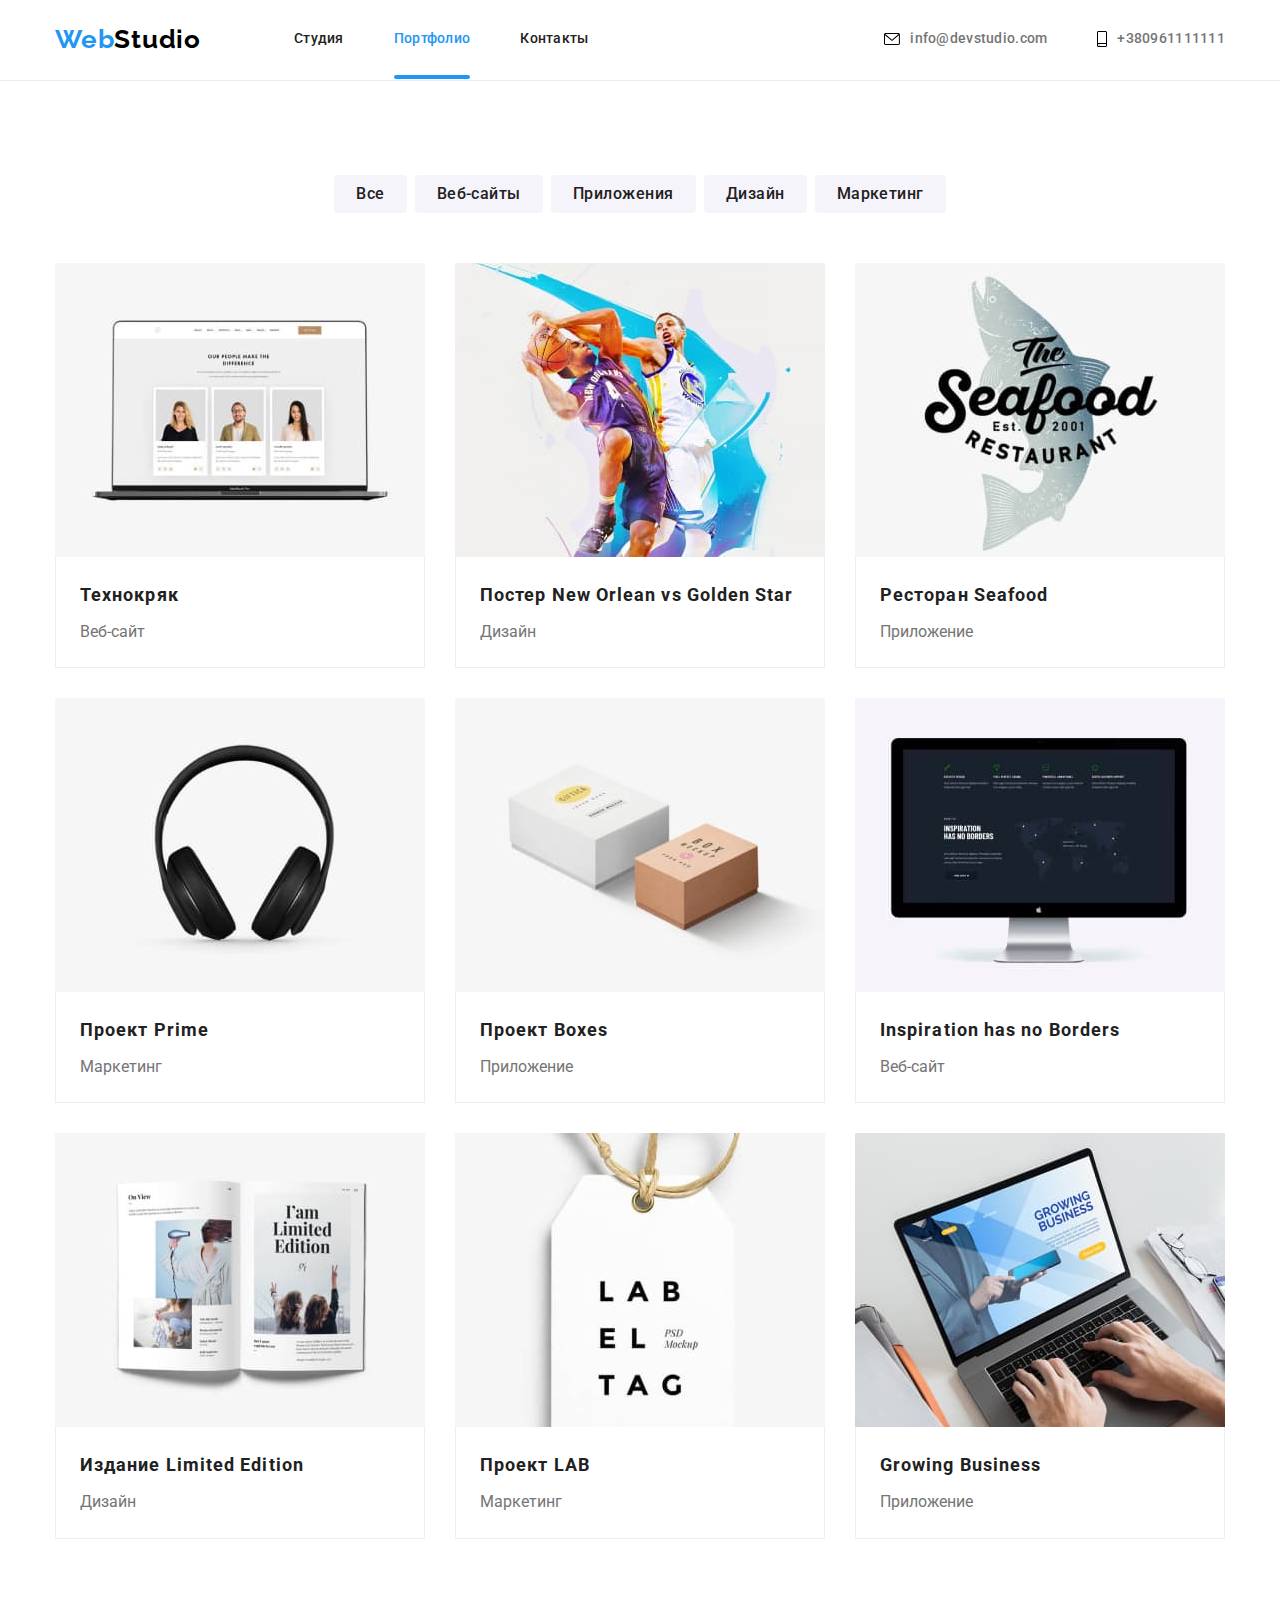
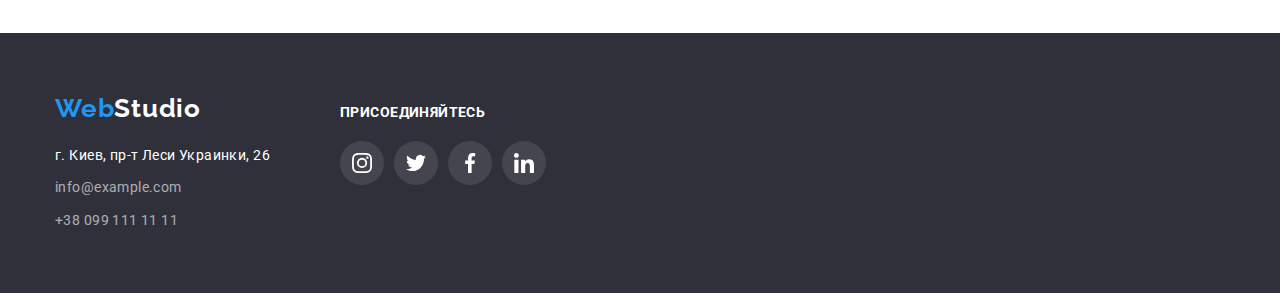
==== portfolio.html @ d70297e1 "form markup" ====
<!DOCTYPE html>
<html lang="ru">

<head>
    <meta charset="UTF-8">
    <meta http-equiv="X-UA-Compatible" content="IE=edge">
    <meta name="viewport" content="width=device-width, initial-scale=1.0">
    <link rel="stylesheet"
        href="https://cdnjs.cloudflare.com/ajax/libs/modern-normalize/0.2.0/modern-normalize.min.css">
    <link rel="preconnect" href="https://fonts.gstatic.com">
    <link
        href="https://fonts.googleapis.com/css2?family=Raleway:wght@700&family=Roboto:wght@400;500;700;900&display=swap"
        rel="stylesheet">
    <link rel="stylesheet" href="css/styles.css">
    <title>Портфолио-WebStudio</title>
</head>

<body>
    <header class="header">
        <div class="container">
            <div class="row space">
                <nav class="nav-row row space">
                    <a href="index.html" class="header-logo logo"><span>Web</span>Studio</a>
                    <ul class="row">
                        <li>
                            <a href="index.html" class="page-link">Студия</a>
                        </li>
                        <li>
                            <a href="portfolio.html" class="page-link  active-page">Портфолио</a>
                        </li>
                        <li>
                            <a href="#" class="page-link">Контакты</a>
                        </li>
                    </ul>
                </nav>
                <ul class="link-row row">
                    <li class="link-item">
                        <a href="mailto:info@devstudio.com" target="_blank" rel="noopener noreferrer" class="link">
                            <svg class="link-svg" width="16" height="12">
                                <use href="./images/icons.svg#envelope"></use>
                            </svg>
                            info@devstudio.com</a>
                    </li>
                    <li class="link-item">
                        <a href="tel:+380961111111" target="_blank" rel="noopener noreferrer" class="link">
                            <svg class="link-svg" width="10" height="16">
                                <use href="./images/icons.svg#smartphone"></use>
                            </svg>
                            +380961111111</a>
                    </li>
                </ul>
            </div>
        </div>
    </header>
    <section class="section">
        <div class="container">
            <ul class="button-row">
                <li class="list-item">
                    <button type="button" class="portfolio-button">Все</button>
                </li>
                <li class="list-item">
                    <button type="button" class="portfolio-button">Веб-сайты</button>
                </li>
                <li class="list-item">
                    <button type="button" class="portfolio-button">Приложения</button>
                </li>
                <li class="list-item">
                    <button type="button" class="portfolio-button">Дизайн</button>
                </li>
                <li class="list-item">
                    <button type="button" class="portfolio-button">Маркетинг</button>
                </li>
            </ul>
            <ul class="row portfolio-row">
                <li class="portfolio-card">
                    <a href="#" class="portfolio-card-link">
                        <div class="portfolio-card-wrapper">
                            <img src="./images/portfolio/web.jpg" alt="website" width="370" height="294">
                            <div class="portfolio-card-overlay">
                                Технокряк это современная площадка распространения коронавируса. Компании используют эту платформу для цифрового
                                шпионажа и атак на защищённые сервера конкурентов.
                            </div>
                        </div>
                            <div class="portfolio-info">
                                <h3 class="project-name">Технокряк</h3>
                                <p class="project-type">Веб-сайт</p>
                            </div>
                    </a>
                </li>
                <li class="portfolio-card">
                    <a href="#" class="portfolio-card-link">
                        <div class="portfolio-card-wrapper">
                            <img src="./images/portfolio/poster.jpg" alt="poster with basketball players" width="370"
                            height="294">
                            <div class="portfolio-card-overlay">
                                Технокряк это современная площадка распространения коронавируса. Компании используют эту платформу для цифрового
                                шпионажа и атак на защищённые сервера конкурентов.
                            </div>
                        </div> 
                            <div class="portfolio-info">
                                <h3 class="project-name">Постер New Orlean vs Golden Star</h3>
                                <p class="project-type">Дизайн</p>
                            </div>
                    </a>
                </li>
                <li class="portfolio-card">
                    <a href="#" class="portfolio-card-link">
                        <div class="portfolio-card-wrapper">
                            <img src="./images/portfolio/restaurant.jpg" alt="restaurant-logo" width="370" height="294">
                            <div class="portfolio-card-overlay">
                                Технокряк это современная площадка распространения коронавируса. Компании используют эту платформу для цифрового
                                шпионажа и атак на защищённые сервера конкурентов.
                            </div>
                        </div>
                            <div class="portfolio-info">
                                <h3 class="project-name">Ресторан Seafood</h3>
                                <p class="project-type">Приложение</p>
                            </div>                    
                        
                    </a>
                </li>
                <li class="portfolio-card">
                    <a href="#" class="portfolio-card-link">
                        <div class="portfolio-card-wrapper">
                            <img src="./images/portfolio/prime.jpg" alt="headphones" width="370" height="294">
                            <div class="portfolio-card-overlay">
                                Технокряк это современная площадка распространения коронавируса. Компании используют эту платформу для цифрового
                                шпионажа и атак на защищённые сервера конкурентов.
                            </div>
                        </div>
                            <div class="portfolio-info">
                                <h3 class="project-name">Проект Prime</h3>
                                <p class="project-type">Маркетинг</p>
                            </div>
                        
                    </a>
                </li>
                <li class="portfolio-card">
                    <a href="#" class="portfolio-card-link">
                        <div class="portfolio-card-wrapper">
                            <img src="./images/portfolio/boxes.jpg" alt="boxes" width="370" height="294">
                            <div class="portfolio-card-overlay">
                                Технокряк это современная площадка распространения коронавируса. Компании используют эту платформу для цифрового
                                шпионажа и атак на защищённые сервера конкурентов.
                            </div>
                        </div>
                            <div class="portfolio-info">
                                <h3 class="project-name">Проект Boxes</h3>
                                <p class="project-type">Приложение</p>
                            </div>
                        
                    </a>
                </li>
                <li class="portfolio-card">
                    <a href="#" class="portfolio-card-link">
                        <div class="portfolio-card-wrapper">
                            <img src="./images/portfolio/inspiration.jpg" alt="monitor" width="370" height="294">
                            <div class="portfolio-card-overlay">
                                Технокряк это современная площадка распространения коронавируса. Компании используют эту платформу для цифрового
                                шпионажа и атак на защищённые сервера конкурентов.
                            </div>
                        </div>
                            <div class="portfolio-info">
                                <h3 class="project-name">Inspiration has no Borders</h3>
                                <p class="project-type">Веб-сайт</p>
                            </div>
                        
                    </a>
                </li>
                <li class="portfolio-card">
                    <a href="#" class="portfolio-card-link">
                        <div class="portfolio-card-wrapper">
                            <img src="./images/portfolio/edition.jpg" alt="book" width="370" height="294">
                            <div class="portfolio-card-overlay">
                                Технокряк это современная площадка распространения коронавируса. Компании используют эту платформу для цифрового
                                шпионажа и атак на защищённые сервера конкурентов.
                            </div>
                        </div>
                            <div class="portfolio-info">
                                <h3 class="project-name">Издание Limited Edition</h3>
                                <p class="project-type">Дизайн</p>
                            
                        </div>
                    </a>
                </li>
                <li class="portfolio-card">
                    <a href="#" class="portfolio-card-link">
                        <div class="portfolio-card-wrapper">
                            <img src="./images/portfolio/lab.jpg" alt="tag" width="370" height="294">
                            <div class="portfolio-card-overlay">
                                Технокряк это современная площадка распространения коронавируса. Компании используют эту платформу для цифрового
                                шпионажа и атак на защищённые сервера конкурентов.
                            </div>
                        </div>
                            <div class="portfolio-info">
                                <h3 class="project-name">Проект LAB</h3>
                                <p class="project-type">Маркетинг</p>
                            
                        </div>
                    </a>
                </li>
                <li class="portfolio-card">
                    <a href="#" class="portfolio-card-link">
                        <div class="portfolio-card-wrapper">
                            <img src="./images/portfolio/business.jpg" alt="business-site" width="370" height="294">
                            <div class="portfolio-card-overlay">
                                Технокряк это современная площадка распространения коронавируса. Компании используют эту платформу для цифрового
                                шпионажа и атак на защищённые сервера конкурентов.
                            </div>
                        </div> 
                            <div class="portfolio-info">
                                <h3 class="project-name">Growing Business</h3>
                                <p class="project-type">Приложение</p>
                            </div>
                        
                    </a>
                </li>
            </ul>
        </div>
    </section>
    <footer class="footer">
        <div class="container">
            <div class="row footer-row">
                <div class="left-column">
                    <a href="index.html" class="logo footer-logo"><span>Web</span>Studio</a>
                    <address class="address">
                        <ul class="address-row">
                            <li class="address-item">
                                <a href="https://goo.gl/maps/iHY8PVEZyVwbVwEV8" target="_blank" rel="noopener noreferrer"
                                    class="link-hover footer-link address">г. Киев, пр-т Леси
                                    Украинки, 26</a>
                            </li>
                            <li class="address-item">
                                <a href="mailto:info@example.com" target="_blank" rel="noopener noreferrer"
                                    class="footer-link">info@example.com</a>
                            </li>
                            <li class="address-item">
                                <a href="tel:+380991111111" target="_blank" rel="noopener noreferrer"
                                    class="footer-link">+38
                                    099
                                    111 11 11</a>
                            </li>
                        </ul>
                    </address>
                </div>
                <div class="second-column">
                    <h3 class="social-header point-header">присоединяйтесь</h3>
                    <ul class="footer-social-icons">
                        <li class="footer-social-item">
                            <a href="#" class="footer-social-icon-link" target="_blank" rel="noopener noreferrer">
                                <svg class="footer-social-icon" width="20" height="20">
                                    <use href="./images/icons.svg#instagram"></use>
                                </svg>
                            </a>
                        </li>
                        <li class="footer-social-item">
                            <a href="#" class="footer-social-icon-link">
                                <svg class="footer-social-icon" width="20" height="20">
                                    <use href="./images/icons.svg#twitter"></use>
                                </svg>
                            </a>
                        </li>
                        <li class="footer-social-item">
                            <a href="#" class="footer-social-icon-link" target="_blank" rel="noopener noreferrer">
                                <svg class="footer-social-icon" width="20" height="20">
                                    <use href="./images/icons.svg#facebook"></use>
                                </svg>
                            </a>
                        </li>
                        <li class="footer-social-item">
                            <a href="#" class="footer-social-icon-link" target="_blank" rel="noopener noreferrer">
                                <svg class="footer-social-icon" width="20" height="20">
                                    <use href="./images/icons.svg#linkedin"></use>
                                </svg>
                            </a>
                        </li>
                    </ul>
                </div>
            </div>
    
        </div>
    </footer>
</body>

</html>
---- css/styles.css ----
:root {
  --main-font: "Roboto", sans-serif;
  --secondary-font: "Raleway", sans-serif;
  --brand-color: #2196f3;
  --main-text-color: #212121;
  --sub-text-color: #757575;
  --white-color: #fff;
  --black-color: #000;
  --dark-backgraund: #2f303a;
  --light-background: #f5f4fa;
  --border-color: #ececec;
  --secondary-border-color: #eeeeee;
  --under-bg-color: #c4c4c4;
  --icons-color: #afb1b8;
}

body {
  font-family: var(--main-font);
  font-size: 14px;
  line-height: 1.14;
  color: var(--main-text-color);
  margin: 0;
  font-style: normal;
}
img {
  display: block;
}
div {
  box-sizing: border-box;
}
.container {
  width: 1200px;
  padding: 0 15px;
  margin: 0 auto;
}
button {
  cursor: pointer;
}
a {
  text-decoration: none;
  font-style: inherit;
}
ul {
  list-style: none;
  margin: 0;
  padding: 0;
}
h1,
h2,
h3,
h4,
h5,
h6,
p {
  padding: 0;
  margin: 0;
}
.page-link,
.link {
  font-weight: 500;
  line-height: 1.14;
  letter-spacing: 0.02em;
  transition-duration: 250ms;
  transition-timing-function: cubic-bezier(0.4, 0, 0.2, 1);
}
.link {
  color: var(--sub-text-color);
}
.page-link {
  color: var(--main-text-color);
}
.link:focus,
.link:hover,
.page-link:hover,
.page-link:focus,
.footer-link:hover,
.footer-link:focus {
  color: var(--brand-color);
  opacity: 1;
}
.logo span {
  color: var(--brand-color);
}
.logo {
  font-family: var(--secondary-font);
  font-size: 26px;
  line-height: 1.19;
  font-weight: bold;
  letter-spacing: 0.03em;
}
.header {
  border-bottom: 1px solid var(--border-color);
  padding: 24px 0 25px 0;
}
.header-logo {
  color: var(--black-color);
  margin-right: 93px;
}
.active-page {
  color: var(--brand-color);
  position: relative;
}
.active-page::after {
  content: "";
  background: var(--brand-color);
  border-radius: 2px;
  width: 100%;
  height: 4px;
  position: absolute;
  display: block;
  top: 45px;
  left: 0;
}
.link-item svg {
  margin-right: 10px;
}

.link {
  display: flex;
  align-items: center;
}
.mail-svg,
.phone-svg {
  fill: var(--sub-text-color);
  transition-duration: 250ms;
  transition-timing-function: cubic-bezier(0.4, 0, 0.2, 1);
}
.link:hover .link-svg,
.link:focus .link-svg {
  fill: var(--brand-color);
}

.svg-wrapper {
  display: flex;
  align-items: center;
  justify-content: center;
  height: 120px;
  margin-bottom: 30px;
  background: var(--light-background);
  border-radius: 4px;
}
.hero {
  padding: 200px 0;
  text-align: center;
  background-color: var(--under-bg-color);
  background-image: linear-gradient(
      rgba(47, 48, 58, 0.4),
      rgba(47, 48, 58, 0.4)
    ),
    url("../images/hero-bg.jpg");
  background-repeat: no-repeat;
  background-position: center;
  background-size: contain;
}
.hero-title {
  font-size: 44px;
  line-height: 1.4;
  text-transform: uppercase;
  color: var(--white-color);
  text-align: center;
  letter-spacing: 0.06em;
  margin-top: 0;
  margin-left: auto;
  margin-right: auto;
  margin-bottom: 30px;
  max-width: 696px;
}
.hero-button {
  color: var(--white-color);
  font-size: 16px;
  font-family: var(--main-font);
  font-weight: 700;
  letter-spacing: 0.06em;
  border: none;
  padding: 10px 30px;
  line-height: 1.9;
  background: var(--brand-color);
  box-shadow: 0 4px 4px rgba(0, 0, 0, 0.15);
  border-radius: 4px;
}
.visually-hidden {
  position: absolute;
  clip: rect(0 0 0 0);
  width: 1px;
  height: 1px;
  margin: -1px;
}
.point-item {
  flex: 0 0 270px;
}
.point-item:not(:last-child) {
  margin-right: 30px;
}
.point-header {
  font-size: 14px;
  line-height: 1.14;
  letter-spacing: 0.03em;
  text-transform: uppercase;
  margin-bottom: 10px;
}
.text {
  color: var(--sub-text-color);
  line-height: 1.7;
}
.point-value {
  letter-spacing: 0.03rem;
}
.second-title,
.team-title,
.regular-customers-title {
  font-size: 36px;
  line-height: 1.7;
  text-align: center;
  letter-spacing: 0.03em;
  margin-bottom: 50px;
}
.advantages {
  padding-top: 94px;
}
.doing-wrapper {
  position: relative;
}
.doing-text {
  font-weight: bold;
  font-size: 14px;
  line-height: 1.14;
  text-align: center;
  letter-spacing: 0.03em;
  text-transform: uppercase;
  color: var(--white-color);
  position: absolute;
  bottom: 0;
  left: 0;
  width: 100%;
  background: rgba(47, 48, 58, 0.8);
  display: flex;
  align-items: center;
  justify-content: center;
  height: 70px;
}
.section {
  padding: 94px 0;
}
.our-team {
  background-color: var(--light-background);
}
.social-icons {
  display: flex;
  align-items: center;
  justify-content: space-between;
  margin-top: 16px;
}
.social-icon-link,
.footer-social-icon-link {
  width: 44px;
  height: 44px;
  border-radius: 50%;
  display: flex;
  align-items: center;
  justify-content: center;
  transition-duration: 250ms;
  transition-timing-function: cubic-bezier(0.4, 0, 0.2, 1);
}
.social-icon-link:hover,
.social-icon-link:focus {
  background-color: var(--brand-color);
}
.social-icon-link:hover .social-icon,
.social-icon-link:focus .social-icon {
  fill: var(--white-color);
}
.social-icon,
.brand-icon {
  fill: var(--icons-color);
  transition-duration: 250ms;
  transition-timing-function: cubic-bezier(0.4, 0, 0.2, 1);
}
.row {
  display: flex;
  flex-wrap: wrap;
}
.nav-row li:not(:last-child),
.link-row li:not(:last-child) {
  margin-right: 50px;
}
.space {
  align-items: center;
  justify-content: space-between;
}
.image-item {
  flex: 0 0 370px;
}
.image-item:not(:last-child) {
  margin-right: 30px;
}
.team-section {
  background-color: var(--light-background);
}
.card-row {
  margin-left: -30px;
  margin-top: -30px;
}
.card {
  text-align: center;
  background-color: var(--white-color);
  box-shadow: 0 1px 3px rgba(0, 0, 0, 0.12), 0 1px 1px rgba(0, 0, 0, 0.14),
    0 2px 1px rgba(0, 0, 0, 0.2);
  border-radius: 0 0 4px 4px;
  margin-left: 30px;
  margin-top: 30px;
  flex-basis: calc((100% - 120px) / 4);
}
.card-info {
  padding: 30px 32px;
}
.name {
  font-size: 16px;
  line-height: 1.2;
  font-weight: 500;
  text-transform: capitalize;
  margin-bottom: 10px;
}
.position {
  color: var(--sub-text-color);
  font-size: 16px;
  line-height: 1.2;
  margin: 0;
}
.customer-link-row {
  display: flex;
  margin-top: -30px;
  margin-left: -30px;
}
.customer-item {
  margin-left: 30px;
  margin-top: 30px;
  flex-basis: calc((100% - 180px) / 6);
}
.customer-link {
  border: 1px solid var(--icons-color);
  box-sizing: border-box;
  border-radius: 4px;
  display: flex;
  align-items: center;
  justify-content: center;
  height: 92px;
  transition-duration: 250ms;
  transition-timing-function: cubic-bezier(0.4, 0, 0.2, 1);
}
.customer-link:hover,
.customer-link:focus {
  border-color: var(--brand-color);
}
.customer-link:hover .brand-icon,
.customer-link:focus .brand-icon {
  fill: var(--brand-color);
}
.footer {
  padding: 60px 0;
  background-color: var(--dark-backgraund);
}

.left-column {
  margin-right: 70px;
}
.footer-row {
  align-items: baseline;
}
.footer-social-icon-link {
  background: rgba(255, 255, 255, 0.1);
  transition-duration: 250ms;
  transition-timing-function: cubic-bezier(0.4, 0, 0.2, 1);
}
.footer-social-icon {
  fill: var(--white-color);
}
.footer-social-item:not(:last-child) {
  margin-right: 10px;
}
.footer-social-icon-link:hover,
.footer-social-icon-link:focus {
  background: var(--brand-color);
}
.footer-social-icons {
  display: flex;
  align-items: center;
}
.social-header {
  color: var(--white-color);
  margin-bottom: 20px;
}
.footer-logo {
  color: var(--white-color);
}
.footer-link {
  font-style: normal;
  opacity: 0.6;
  color: var(--white-color);
  font-size: 14px;
  line-height: 1.7;
  letter-spacing: 0.03em;
}
.address {
  color: var(--white-color);
  opacity: 1;
}
.address-item:not(:last-child) {
  margin-bottom: 9px;
}
/* ====== portfolio-page ====== */

.button-row {
  display: flex;
  align-items: center;
  justify-content: center;
  margin-bottom: 50px;
}
.list-item:not(:last-child) {
  margin-right: 8px;
}
.portfolio-button {
  font-weight: 500;
  font-size: 16px;
  line-height: 1.6;
  color: var(--main-text-color);
  padding: 6px 22px;
  background-color: var(--light-background);
  border-radius: 4px;
  letter-spacing: 0.03em;
  border: none;
  transition-duration: 250ms;
  transition-timing-function: cubic-bezier(0.4, 0, 0.2, 1);
}
.portfolio-button:hover,
.portfolio-button:focus {
  background-color: var(--brand-color);
  color: var(--white-color);
  box-shadow: 0 3px 1px rgba(0, 0, 0, 0.1), 0 1px 2px rgba(0, 0, 0, 0.08),
    0px 2px 2px rgba(0, 0, 0, 0.12);
}
.portfolio-row {
  margin-top: -30px;
  margin-left: -30px;
}
.portfolio-card {
  flex-basis: calc((100% - 90px) / 3);
  margin-top: 30px;
  margin-left: 30px;
}
.portfolio-card-wrapper {
  position: relative;
  overflow: hidden;
}
.portfolio-card-overlay {
  position: absolute;
  font-size: 18px;
  line-height: 28px;
  letter-spacing: 0.03em;
  color: var(--white-color);
  padding: 63px 24px;
  background: rgba(33, 150, 243, 0.9);
  transform: translateY(100%);
  transition: transform 250ms linear;
  width: 100%;
  height: 100%;
  overflow-y: auto;
}
.portfolio-info {
  padding: 20px 24px;
  border-bottom: 1px solid var(--secondary-border-color);
  border-left: 1px solid var(--secondary-border-color);
  border-right: 1px solid var(--secondary-border-color);
}
.project-name {
  font-size: 18px;
  line-height: 2;
  letter-spacing: 0.06em;
  margin-bottom: 4px;
  color: var(--main-text-color);
}
.portfolio-card-link {
  transition-duration: 250ms;
  transition-timing-function: cubic-bezier(0.4, 0, 0.2, 1);
}
.portfolio-card-link:hover .portfolio-card-overlay,
.portfolio-card-link:focus .portfolio-card-overlay {
  transform: translateY(-100%);
}
.portfolio-card-link:hover,
.portfolio-card-link:focus {
  box-sizing: border-box;
  display: block;
  box-shadow: 0px 1px 1px rgba(0, 0, 0, 0.12), 0px 4px 4px rgba(0, 0, 0, 0.06),
    1px 4px 6px rgba(0, 0, 0, 0.16);
}
.project-type {
  font-size: 16px;
  line-height: 1.9;
  color: var(--sub-text-color);
}
.address {
  margin-top: 20px;
}

.backdrop {
  position: fixed;
  left: 0;
  top: 0;
  height: 100vh;
  width: 100vw;
  background: rgba(0, 0, 0, 0.2);
  pointer-events: auto;
  opacity: 1;
  visibility: visible;
  transition: opacity 250ms linear, visibility 500ms linear;
}
.is-hidden {
  pointer-events: none;
  opacity: 0;
  visibility: hidden;
}
.modal {
  position: absolute;
  top: 50%;
  left: 50%;
  transform: translate(-50%, -50%);
  width: 528px;
  height: 581px;
  background: #ffffff;
  box-shadow: 0px 1px 3px rgba(0, 0, 0, 0.12), 0px 1px 1px rgba(0, 0, 0, 0.14),
    0px 2px 1px rgba(0, 0, 0, 0.2);
  border-radius: 4px;
  padding: 40px;
}
.close-button {
  display: flex;
  align-items: center;
  justify-content: center;
  width: 30px;
  height: 30px;
  position: absolute;
  padding: 0;
  top: 8px;
  right: 8px;
  border-radius: 50%;
  background: #ffffff;
  border: 1px solid rgba(0, 0, 0, 0.1);
  box-sizing: border-box;
  transition-duration: 250ms;
  transition-timing-function: cubic-bezier(0.4, 0, 0.2, 1);
}
.input-wrapper label {
  display: block;
}
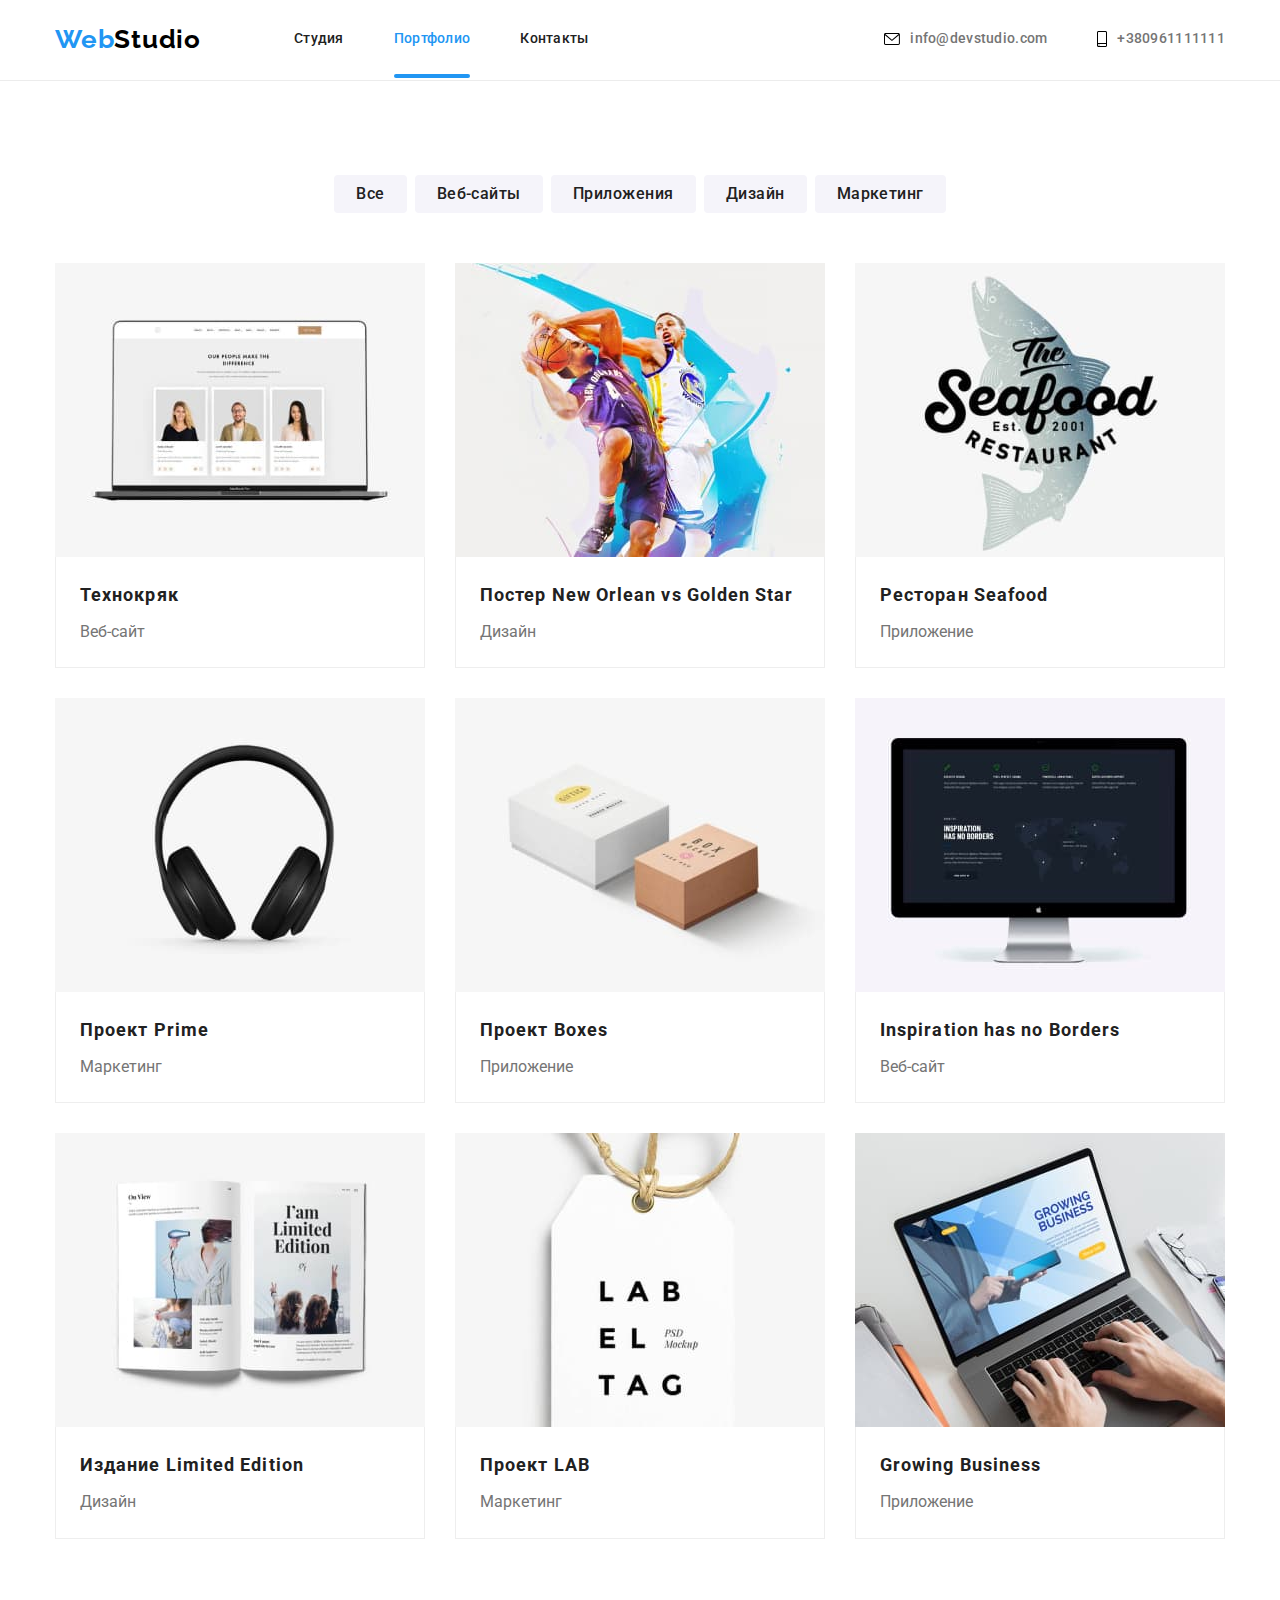
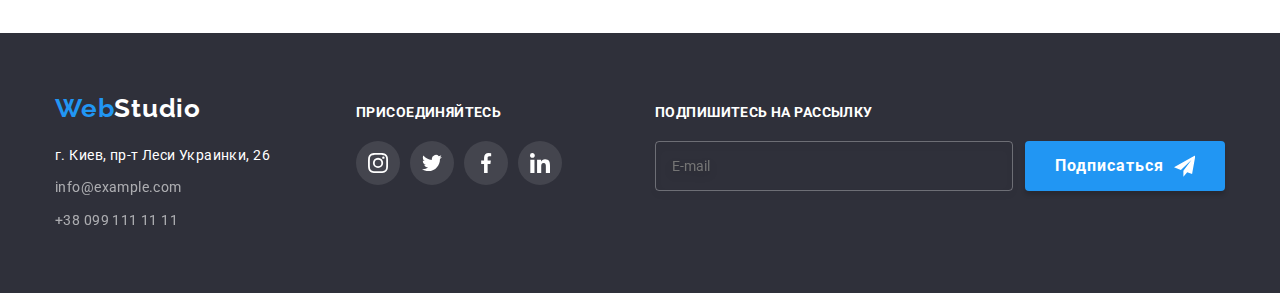
==== commit 8ab86e0a: "homework-6" ====
--- a/portfolio.html
+++ b/portfolio.html
@@ -226,8 +226,8 @@
                     <address class="address">
                         <ul class="address-row">
                             <li class="address-item">
-                                <a href="https://goo.gl/maps/iHY8PVEZyVwbVwEV8" target="_blank" rel="noopener noreferrer"
-                                    class="link-hover footer-link address">г. Киев, пр-т Леси
+                                <a href="https://goo.gl/maps/iHY8PVEZyVwbVwEV8" target="_blank"
+                                    rel="noopener noreferrer" class="link-hover footer-link address">г. Киев, пр-т Леси
                                     Украинки, 26</a>
                             </li>
                             <li class="address-item">
@@ -276,8 +276,20 @@
                         </li>
                     </ul>
                 </div>
+                <div class="third-column">
+                    <h3 class="social-header point-header">Подпишитесь на рассылку</h3>
+                    <form action="get" class="mailing">
+                        <input class="mailing-input" type="email" placeholder="E-mail" name="mailing-email" required>
+                        <button class="mailing-button" type="submit">
+                            Подписаться
+                            <svg class="send-icon" width="24" height="24">
+                                <use href="./images/icons.svg#icon-send"></use>
+                            </svg>
+                        </button>
+                    </form>
+                </div>
             </div>
-    
+
         </div>
     </footer>
 </body>
--- a/css/styles.css
+++ b/css/styles.css
@@ -2,6 +2,7 @@
   --main-font: "Roboto", sans-serif;
   --secondary-font: "Raleway", sans-serif;
   --brand-color: #2196f3;
+  --button-hover: #188ce8;
   --main-text-color: #212121;
   --sub-text-color: #757575;
   --white-color: #fff;
@@ -60,6 +61,7 @@
   font-weight: 500;
   line-height: 1.14;
   letter-spacing: 0.02em;
+  transition-property: color;
   transition-duration: 250ms;
   transition-timing-function: cubic-bezier(0.4, 0, 0.2, 1);
 }
@@ -108,23 +110,19 @@
   height: 4px;
   position: absolute;
   display: block;
-  top: 45px;
+  bottom: -32px;
   left: 0;
 }
-.link-item svg {
+
+.link-svg {
   margin-right: 10px;
-}
-
+  transition: fill 250ms cubic-bezier(0.4, 0, 0.2, 1);
+}
 .link {
   display: flex;
   align-items: center;
 }
-.mail-svg,
-.phone-svg {
-  fill: var(--sub-text-color);
-  transition-duration: 250ms;
-  transition-timing-function: cubic-bezier(0.4, 0, 0.2, 1);
-}
+
 .link:hover .link-svg,
 .link:focus .link-svg {
   fill: var(--brand-color);
@@ -150,7 +148,7 @@
     url("../images/hero-bg.jpg");
   background-repeat: no-repeat;
   background-position: center;
-  background-size: contain;
+  background-size: cover;
 }
 .hero-title {
   font-size: 44px;
@@ -165,7 +163,9 @@
   margin-bottom: 30px;
   max-width: 696px;
 }
-.hero-button {
+.hero-button, 
+.popup-submit,
+.mailing-button {
   color: var(--white-color);
   font-size: 16px;
   font-family: var(--main-font);
@@ -177,13 +177,26 @@
   background: var(--brand-color);
   box-shadow: 0 4px 4px rgba(0, 0, 0, 0.15);
   border-radius: 4px;
+  transition: background 250ms cubic-bezier(0.4, 0, 0.2, 1);
+}
+.hero-button:hover,
+.hero-button:focus,
+.popup-submit:hover,
+.popup-submit:focus,
+.mailing-button:hover,
+.mailing-button:focus {
+  background: var(--button-hover);
 }
 .visually-hidden {
-  position: absolute;
-  clip: rect(0 0 0 0);
-  width: 1px;
-  height: 1px;
+  position: absolute !important;
+  clip: rect(1px 1px 1px 1px);
+  clip: rect(1px, 1px, 1px, 1px);
+  width: 1px !important;
+  height: 1px !important;
   margin: -1px;
+  padding: 0;
+  border: 0;
+  overflow: hidden;
 }
 .point-item {
   flex: 0 0 270px;
@@ -258,6 +271,7 @@
   display: flex;
   align-items: center;
   justify-content: center;
+  transition-property: background;
   transition-duration: 250ms;
   transition-timing-function: cubic-bezier(0.4, 0, 0.2, 1);
 }
@@ -272,6 +286,7 @@
 .social-icon,
 .brand-icon {
   fill: var(--icons-color);
+  transition-property: fill;
   transition-duration: 250ms;
   transition-timing-function: cubic-bezier(0.4, 0, 0.2, 1);
 }
@@ -344,6 +359,7 @@
   align-items: center;
   justify-content: center;
   height: 92px;
+  transition-property: border;
   transition-duration: 250ms;
   transition-timing-function: cubic-bezier(0.4, 0, 0.2, 1);
 }
@@ -362,14 +378,13 @@
 
 .left-column {
   margin-right: 70px;
+  flex: 0 0 231px;
 }
 .footer-row {
   align-items: baseline;
 }
 .footer-social-icon-link {
   background: rgba(255, 255, 255, 0.1);
-  transition-duration: 250ms;
-  transition-timing-function: cubic-bezier(0.4, 0, 0.2, 1);
 }
 .footer-social-icon {
   fill: var(--white-color);
@@ -399,6 +414,8 @@
   font-size: 14px;
   line-height: 1.7;
   letter-spacing: 0.03em;
+  transition: color 250ms cubic-bezier(0.4, 0, 0.2, 1),
+    opacity 250ms cubic-bezier(0.4, 0, 0.2, 1);
 }
 .address {
   color: var(--white-color);
@@ -428,6 +445,7 @@
   border-radius: 4px;
   letter-spacing: 0.03em;
   border: none;
+  transition-property: color, box-shadow, background-color;
   transition-duration: 250ms;
   transition-timing-function: cubic-bezier(0.4, 0, 0.2, 1);
 }
@@ -479,6 +497,9 @@
   color: var(--main-text-color);
 }
 .portfolio-card-link {
+  box-sizing: border-box;
+  display: block;
+  transition-property: box-shadow;
   transition-duration: 250ms;
   transition-timing-function: cubic-bezier(0.4, 0, 0.2, 1);
 }
@@ -488,8 +509,6 @@
 }
 .portfolio-card-link:hover,
 .portfolio-card-link:focus {
-  box-sizing: border-box;
-  display: block;
   box-shadow: 0px 1px 1px rgba(0, 0, 0, 0.12), 0px 4px 4px rgba(0, 0, 0, 0.06),
     1px 4px 6px rgba(0, 0, 0, 0.16);
 }
@@ -530,7 +549,8 @@
   box-shadow: 0px 1px 3px rgba(0, 0, 0, 0.12), 0px 1px 1px rgba(0, 0, 0, 0.14),
     0px 2px 1px rgba(0, 0, 0, 0.2);
   border-radius: 4px;
-  padding: 40px;
+  padding: 43px 40px 40px;
+
 }
 .close-button {
   display: flex;
@@ -546,9 +566,159 @@
   background: #ffffff;
   border: 1px solid rgba(0, 0, 0, 0.1);
   box-sizing: border-box;
+}
+.close-inner {
+  transition-property: fill;
   transition-duration: 250ms;
   transition-timing-function: cubic-bezier(0.4, 0, 0.2, 1);
 }
-.input-wrapper label {
+.close-button:hover .close-inner,
+.close-button:focus .close-inner {
+  fill: var(--brand-color);
+}
+.popup-form {
+  text-align: center;
+}
+.popup-header {
+  font-weight: bold;
+  margin-bottom: 12px;
+  font-size: 20px;
+  line-height: 1.15;
+  text-align: center;
+  letter-spacing: 0.03em;
+  color: var(--main-text-color);
+}
+input, textarea {
+  box-sizing: border-box;
+}
+.popup-label {
+  font-size: 12px;
+  line-height: 1.17;
+  letter-spacing: 0.01em;
+  color: var(--sub-text-color);
   display: block;
-}
+  text-align: left;
+}
+.popup-input {
+  padding: 11px 12px 11px 42px;
+}
+
+.popup-input:focus,
+.popup-textarea:focus,
+.mailing-input:focus {
+  outline: none;
+  border-color: var(--brand-color);
+}
+.input-icon {
+  transition: fill 250ms cubic-bezier(0.4, 0, 0.2, 1);
+}
+.popup-input:focus + .input-icon,
+.popup-textarea:focus  + .input-icon {
+  fill: var(--brand-color);
+}
+.popup-textarea {
+  padding: 12px 16px;
+  height: 120px;
+  resize: none;
+}
+.popup-textarea::placeholder {
+  font-size: 12px;
+  line-height: 1.17;
+  letter-spacing: 0.01em;
+  color: rgba(117, 117, 117, 0.5);
+
+color: rgba(117, 117, 117, 0.5);
+}
+.popup-input, 
+.popup-textarea {
+  border: 1px solid rgba(33, 33, 33, 0.2);
+  border-radius: 4px;
+  width: 100%;
+  transition: border 250ms cubic-bezier(0.4, 0, 0.2, 1);
+}
+
+.check-label {
+  font-size: 14px;
+  line-height: 1.7;
+  letter-spacing: 0.03em;
+  color: var(--sub-text-color);
+  text-align: left;
+}
+.conditions-link {
+  font-size: 14px;
+  line-height: 1.7;
+  letter-spacing: 0.03em;
+  text-decoration-line: underline;
+  color: var(--brand-color);
+  margin-left: 4px;
+}
+.input-wrapper {
+  position: relative;
+  margin-top: 4px;
+  margin-bottom: 10px;
+}
+.popup-submit {
+  padding: 10px 55px;
+}
+.input-icon {
+  position: absolute;
+  top: 50%;
+  left: 12px;
+  transform: translateY(-50%);
+}
+.check-wrapper {
+  margin-bottom: 30px;
+}
+.check-label {
+  display: flex;
+  align-items: center;
+  justify-content: center;
+  
+}
+.check-label::before {
+  content: '';
+  border: 2px solid var(--main-text-color);
+  border-radius: 4px;
+  width: 16px;
+  height: 15px;
+  cursor: pointer;
+  bottom: 0;
+  margin-right: 7px;
+  transition: background 250ms cubic-bezier(0.4, 0, 0.2, 1), border-color 250ms cubic-bezier(0.4, 0, 0.2, 1);
+}
+.checkbox:checked + .check-label::before {
+  background: var(--brand-color) url('../images/check-white.svg') center center no-repeat;
+  border-color: var(--brand-color);
+}
+.third-column {
+  flex: 0 0 570px;
+  margin-left: auto;
+}
+.mailing-input {
+  border: 1px solid rgba(255, 255, 255, 0.3);
+  box-sizing: border-box;
+  filter: drop-shadow(0px 4px 4px rgba(0, 0, 0, 0.15));
+  border-radius: 4px;
+  background: transparent;
+  padding: 15px 16px;
+  margin-right: 12px;
+  flex: 1 1 auto;
+  transition: border 250ms cubic-bezier(0.4, 0, 0.2, 1);
+  color: var(--white-color);
+}
+
+.mailing {
+  display: flex;
+
+}
+.mailing-button {
+  display: flex;
+  align-items: center;
+  justify-content: center;
+  width: 200px;
+  transition: background 250ms cubic-bezier(0.4, 0, 0.2, 1);
+}
+.send-icon {
+  fill: var(--white-color);
+  margin-left: 10px;
+}
